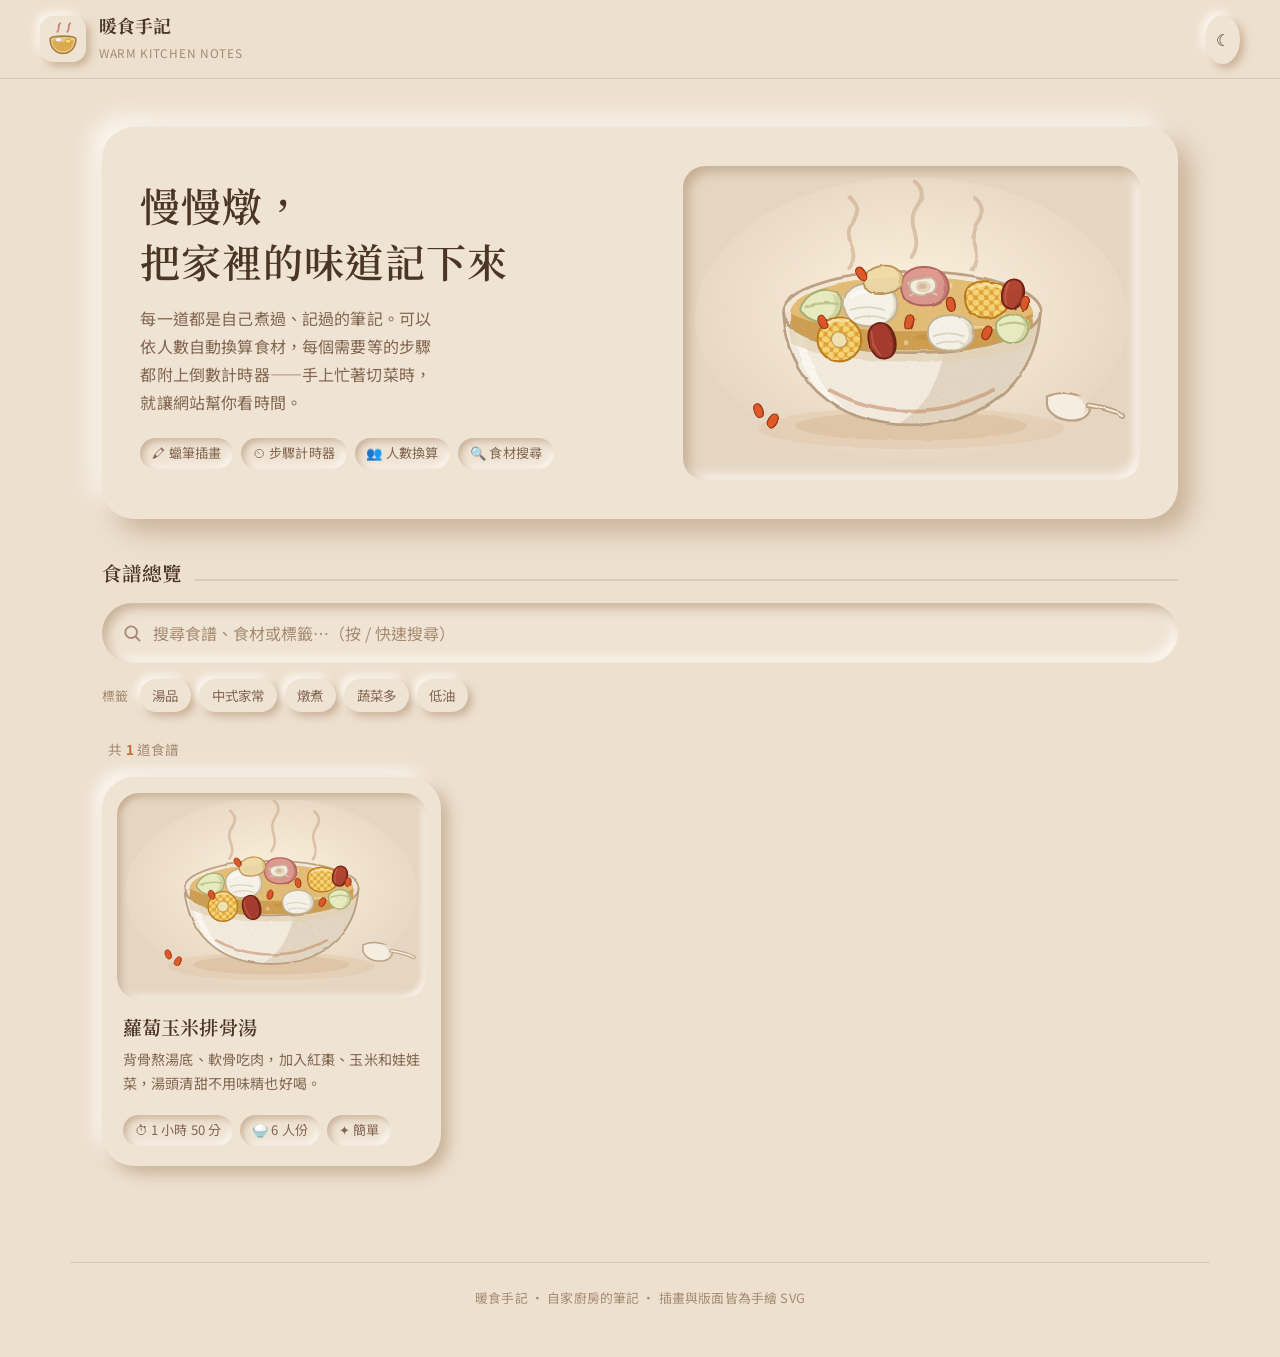
==== index.html @ f8052138 "initial commit" ====
<!doctype html>
<html lang="zh-Hant" data-theme="light">
<head>
<meta charset="utf-8">
<meta name="viewport" content="width=device-width, initial-scale=1">
<title>暖食手記｜用蠟筆插畫記錄的家常食譜</title>
<meta name="description" content="用蠟筆插畫記錄的家常食譜：可依人數自動換算食材、每個步驟都有倒數計時器。">
<meta name="theme-color" content="#EDE0CF">
<link rel="icon" href="assets/img/favicon.svg" type="image/svg+xml">
<link rel="preconnect" href="https://fonts.googleapis.com">
<link rel="preconnect" href="https://fonts.gstatic.com" crossorigin>
<link href="https://fonts.googleapis.com/css2?family=Noto+Sans+TC:wght@400;500;700&family=Noto+Serif+TC:wght@500;600&display=swap" rel="stylesheet">
<link rel="stylesheet" href="assets/css/style.css">
</head>
<body>

<header class="topbar">
  <a class="brand" href="index.html">
    <span class="brand-mark"><img src="assets/img/favicon.svg" alt=""></span>
    <span><b>暖食手記</b><small>WARM KITCHEN NOTES</small></span>
  </a>
  <div class="topbar-actions">
    <button type="button" class="nm-btn icon" id="themeToggle" aria-label="切換深色模式">☾</button>
  </div>
</header>

<main>

  <section class="hero">
    <div>
      <h1>慢慢燉，<br>把家裡的味道記下來</h1>
      <p>每一道都是自己煮過、記過的筆記。可以依人數自動換算食材，每個需要等的步驟都附上倒數計時器——手上忙著切菜時，就讓網站幫你看時間。</p>
      <div class="hero-tags">
        <span class="pill">🖍 蠟筆插畫</span>
        <span class="pill">⏲ 步驟計時器</span>
        <span class="pill">👥 人數換算</span>
        <span class="pill">🔍 食材搜尋</span>
      </div>
    </div>
    <div class="hero-art">
      <img src="assets/img/dish-daikon-corn-pork-rib-soup.svg" alt="蘿蔔玉米排骨湯成品插畫">
    </div>
  </section>

  <h2 class="section-title">食譜總覽</h2>

  <section class="toolbar">
    <div class="search-box">
      <svg width="20" height="20" viewBox="0 0 24 24" fill="none" stroke="currentColor" stroke-width="2.2" stroke-linecap="round" aria-hidden="true">
        <circle cx="11" cy="11" r="7"/><path d="M16.5 16.5 21 21"/>
      </svg>
      <input type="search" id="q" placeholder="搜尋食譜、食材或標籤…（按 / 快速搜尋）" aria-label="搜尋食譜">
    </div>
    <div class="chips" id="tagChips" role="group" aria-label="標籤篩選">
      <span class="label">標籤</span>
    </div>
  </section>

  <p class="result-count" id="count"></p>
  <section class="grid" id="grid" aria-live="polite"></section>

  <div class="empty" id="empty" hidden>
    <strong>找不到符合的食譜</strong>
    換個關鍵字，或是取消幾個標籤試試。
    <div style="margin-top:1.2rem"><button type="button" class="nm-btn" id="clearFilters">清除所有條件</button></div>
  </div>

</main>

<footer class="site-foot">
  暖食手記 · 自家廚房的筆記 · 插畫與版面皆為手繪 SVG
</footer>

<script src="assets/js/data.js"></script>
<script src="assets/js/common.js"></script>
<script src="assets/js/index.js"></script>
</body>
</html>
---- assets/css/style.css ----
/* ===========================================================
   暖食手記 — 蠟筆插畫風 × Neumorphism
   =========================================================== */

:root {
  /* 暖色調 palette（取自插畫用色） */
  --bg:          #EDE0CF;
  --bg-deep:     #E5D5C1;
  --surface:     #EFE3D3;
  --text:        #4B3524;
  --text-soft:   #826650;
  --text-faint:  #A68B72;
  --accent:      #C56A43;   /* 陶土紅 */
  --accent-soft: #E9CBB8;
  --olive:       #7E9A4E;   /* 蔬菜綠 */
  --amber:       #D9A441;   /* 湯頭金 */
  --brick:       #A83E2D;   /* 紅棗紅 */
  --line:        rgba(130, 102, 80, .18);

  /* Neumorphism 陰影 */
  --sh-dark:  rgba(169, 135, 102, .55);
  --sh-light: rgba(255, 252, 246, .92);
  --nm:     7px 7px 15px var(--sh-dark), -7px -7px 15px var(--sh-light);
  --nm-sm:  4px 4px 9px var(--sh-dark), -4px -4px 9px var(--sh-light);
  --nm-lg:  12px 12px 26px var(--sh-dark), -10px -10px 22px var(--sh-light);
  --nm-in:  inset 5px 5px 11px var(--sh-dark), inset -5px -5px 11px var(--sh-light);
  --nm-in-sm: inset 3px 3px 7px var(--sh-dark), inset -3px -3px 7px var(--sh-light);

  --r-sm: 14px;
  --r:    22px;
  --r-lg: 32px;
  --r-pill: 999px;

  --ff-sans: "Noto Sans TC", -apple-system, BlinkMacSystemFont, "PingFang TC", "Microsoft JhengHei", sans-serif;
  --ff-serif: "Noto Serif TC", "Songti TC", serif;

  --maxw: 1140px;
  --ease: cubic-bezier(.22, .61, .36, 1);
}

:root[data-theme="dark"] {
  --bg:          #2B221C;
  --bg-deep:     #241C17;
  --surface:     #322720;
  --text:        #F2E5D6;
  --text-soft:   #C3A98F;
  --text-faint:  #9C836C;
  --accent:      #E58A5F;
  --accent-soft: #5A3828;
  --olive:       #A8C071;
  --amber:       #E7BC5F;
  --brick:       #D96B52;
  --line:        rgba(242, 229, 214, .14);
  --sh-dark:  rgba(12, 8, 5, .72);
  --sh-light: rgba(112, 90, 72, .40);
}

* { box-sizing: border-box; }

html { scroll-behavior: smooth; scroll-padding-top: 90px; }

body {
  margin: 0;
  background: var(--bg);
  color: var(--text);
  font-family: var(--ff-sans);
  font-size: 16px;
  line-height: 1.75;
  -webkit-font-smoothing: antialiased;
  letter-spacing: .01em;
}

img { max-width: 100%; display: block; }
a { color: inherit; text-decoration: none; }

:focus-visible {
  outline: 3px solid var(--accent);
  outline-offset: 3px;
  border-radius: 6px;
}

h1, h2, h3 { font-family: var(--ff-serif); font-weight: 600; line-height: 1.4; margin: 0; }

/* ---------- 共用 Neumorphism 元件 ---------- */
.nm {
  background: var(--surface);
  border-radius: var(--r);
  box-shadow: var(--nm);
}
.nm-in {
  background: var(--surface);
  border-radius: var(--r);
  box-shadow: var(--nm-in);
}

.nm-btn {
  font: inherit;
  font-weight: 500;
  color: var(--text);
  background: var(--surface);
  border: 0;
  border-radius: var(--r-pill);
  box-shadow: var(--nm-sm);
  padding: .6em 1.3em;
  cursor: pointer;
  transition: box-shadow .18s var(--ease), transform .18s var(--ease), color .18s;
  display: inline-flex;
  align-items: center;
  gap: .5em;
}
.nm-btn:hover { box-shadow: var(--nm); color: var(--accent); }
.nm-btn:active,
.nm-btn[aria-pressed="true"] { box-shadow: var(--nm-in-sm); transform: translateY(1px); }
.nm-btn:disabled { opacity: .45; cursor: not-allowed; box-shadow: var(--nm-in-sm); }
.nm-btn.icon { padding: .65em; border-radius: 50%; }
.nm-btn.primary { color: var(--accent); font-weight: 700; }

.pill {
  display: inline-flex;
  align-items: center;
  gap: .4em;
  padding: .3em .9em;
  border-radius: var(--r-pill);
  background: var(--surface);
  box-shadow: var(--nm-in-sm);
  font-size: .82rem;
  color: var(--text-soft);
  white-space: nowrap;
}

/* ---------- 頁首 ---------- */
.topbar {
  position: sticky;
  top: 0;
  z-index: 40;
  display: flex;
  align-items: center;
  justify-content: space-between;
  gap: 1rem;
  padding: .85rem clamp(1rem, 4vw, 2.5rem);
  background: color-mix(in srgb, var(--bg) 88%, transparent);
  backdrop-filter: blur(10px) saturate(1.1);
  border-bottom: 1px solid var(--line);
}
.brand { display: flex; align-items: center; gap: .8rem; }
.brand-mark {
  width: 46px; height: 46px;
  border-radius: var(--r-sm);
  box-shadow: var(--nm-sm);
  background: var(--surface);
  display: grid; place-items: center;
  overflow: hidden;
  flex: none;
}
.brand-mark img { width: 100%; height: 100%; }
.brand b { font-family: var(--ff-serif); font-size: 1.12rem; display: block; line-height: 1.3; }
.brand small { color: var(--text-faint); font-size: .74rem; letter-spacing: .06em; }
.topbar-actions { display: flex; align-items: center; gap: .5rem; }

/* ---------- 版面 ---------- */
main { max-width: var(--maxw); margin: 0 auto; padding: clamp(1.4rem, 4vw, 3rem) clamp(1rem, 4vw, 2rem) 6rem; }

.section-title {
  display: flex;
  align-items: baseline;
  gap: .8rem;
  margin: 0 0 1rem;
  font-size: 1.22rem;
}
.section-title::after {
  content: "";
  flex: 1;
  height: 2px;
  border-radius: 2px;
  background: var(--line);
}

/* ---------- 首頁 Hero ---------- */
.hero {
  display: grid;
  grid-template-columns: 1.05fr .95fr;
  gap: clamp(1.2rem, 3vw, 2.4rem);
  align-items: center;
  padding: clamp(1.4rem, 3vw, 2.6rem);
  border-radius: var(--r-lg);
  background: var(--surface);
  box-shadow: var(--nm-lg);
  margin-bottom: clamp(1.6rem, 4vw, 2.6rem);
}
.hero h1 { font-size: clamp(1.7rem, 4.4vw, 2.5rem); letter-spacing: .02em; }
.hero p { color: var(--text-soft); margin: .9rem 0 1.4rem; max-width: 34ch; }
.hero-art {
  border-radius: var(--r);
  background: var(--bg-deep);
  box-shadow: var(--nm-in);
  padding: .6rem;
}
.hero-art img { border-radius: calc(var(--r) - 8px); }
.hero-tags { display: flex; flex-wrap: wrap; gap: .5rem; }

/* ---------- 搜尋 ---------- */
.toolbar { margin-bottom: 1.6rem; display: grid; gap: 1rem; }
.search-box {
  display: flex;
  align-items: center;
  gap: .7rem;
  padding: .55rem .6rem .55rem 1.25rem;
  border-radius: var(--r-pill);
  background: var(--surface);
  box-shadow: var(--nm-in);
}
.search-box svg { flex: none; color: var(--text-faint); }
.search-box input {
  flex: 1;
  font: inherit;
  color: var(--text);
  background: none;
  border: 0;
  padding: .45em 0;
  min-width: 0;
}
.search-box input::placeholder { color: var(--text-faint); }
.search-box input:focus { outline: none; }
.search-box input::-webkit-search-cancel-button { display: none; }

.chips { display: flex; flex-wrap: wrap; gap: .5rem; align-items: center; }
.chips .label { font-size: .8rem; color: var(--text-faint); margin-right: .2rem; }
.chip {
  font: inherit;
  font-size: .84rem;
  color: var(--text-soft);
  background: var(--surface);
  border: 0;
  border-radius: var(--r-pill);
  box-shadow: var(--nm-sm);
  padding: .34em .95em;
  cursor: pointer;
  transition: box-shadow .18s var(--ease), color .18s;
}
.chip:hover { color: var(--accent); }
.chip[aria-pressed="true"] { box-shadow: var(--nm-in-sm); color: var(--accent); font-weight: 600; }

.result-count { font-size: .85rem; color: var(--text-faint); margin: 0 0 1rem .4rem; }
.result-count b { color: var(--accent); }

/* ---------- 食譜卡片 ---------- */
.grid {
  display: grid;
  grid-template-columns: repeat(auto-fill, minmax(282px, 1fr));
  gap: clamp(1.1rem, 2.5vw, 1.8rem);
}
.card {
  display: flex;
  flex-direction: column;
  background: var(--surface);
  border-radius: var(--r-lg);
  box-shadow: var(--nm);
  padding: .95rem;
  transition: box-shadow .25s var(--ease), transform .25s var(--ease);
}
.card:hover { transform: translateY(-4px); box-shadow: var(--nm-lg); }
.card:hover .card-title { color: var(--accent); }
.card-art {
  border-radius: var(--r);
  background: var(--bg-deep);
  box-shadow: var(--nm-in-sm);
  padding: .45rem;
  margin-bottom: .95rem;
}
.card-art img { border-radius: calc(var(--r) - 8px); aspect-ratio: 20 / 13; object-fit: cover; width: 100%; }
.card-title { font-family: var(--ff-serif); font-size: 1.2rem; font-weight: 600; transition: color .2s; }
.card-desc {
  color: var(--text-soft);
  font-size: .88rem;
  line-height: 1.7;
  margin: .45rem 0 .9rem;
  display: -webkit-box;
  -webkit-line-clamp: 2;
  -webkit-box-orient: vertical;
  overflow: hidden;
}
.card-meta { display: flex; flex-wrap: wrap; gap: .45rem; margin-top: auto; padding-top: .3rem; }
.card-body { padding: 0 .35rem .3rem; display: flex; flex-direction: column; flex: 1; }

.empty {
  text-align: center;
  padding: 3.5rem 1.5rem;
  border-radius: var(--r-lg);
  background: var(--surface);
  box-shadow: var(--nm-in);
  color: var(--text-soft);
}
.empty strong { display: block; font-size: 1.1rem; color: var(--text); margin-bottom: .4rem; }

/* ---------- 食譜詳細頁 ---------- */
.crumb { display: inline-flex; margin-bottom: 1.2rem; font-size: .88rem; }

.detail-hero {
  display: grid;
  grid-template-columns: 1.1fr .9fr;
  gap: clamp(1.2rem, 3vw, 2.4rem);
  align-items: center;
  padding: clamp(1.2rem, 3vw, 2.2rem);
  border-radius: var(--r-lg);
  background: var(--surface);
  box-shadow: var(--nm-lg);
  margin-bottom: clamp(1.6rem, 4vw, 2.4rem);
}
.detail-hero h1 { font-size: clamp(1.6rem, 4.2vw, 2.3rem); }
.detail-hero .lede { color: var(--text-soft); margin: .8rem 0 1.2rem; }
.meta-row { display: flex; flex-wrap: wrap; gap: .5rem; }
.meta-row .pill b { color: var(--text); font-weight: 600; }

.columns { display: grid; grid-template-columns: minmax(300px, 390px) 1fr; gap: clamp(1.4rem, 3vw, 2.4rem); align-items: start; }
.col-side { display: grid; gap: 1.4rem; position: sticky; top: 86px; }

/* 人數調整 */
.panel { padding: clamp(1.1rem, 2.5vw, 1.5rem); border-radius: var(--r-lg); background: var(--surface); box-shadow: var(--nm); }
.panel > h2 { font-size: 1.1rem; margin-bottom: .9rem; display: flex; align-items: center; gap: .5rem; }

.stepper { display: flex; align-items: center; justify-content: space-between; gap: .8rem; padding: .5rem; border-radius: var(--r-pill); box-shadow: var(--nm-in); }
.stepper button { width: 44px; height: 44px; font-size: 1.3rem; line-height: 1; justify-content: center; padding: 0; border-radius: 50%; }
.stepper-value { text-align: center; line-height: 1.2; }
.stepper-value b { font-family: var(--ff-serif); font-size: 1.75rem; color: var(--accent); display: block; }
.stepper-value span { font-size: .74rem; color: var(--text-faint); letter-spacing: .08em; }
.presets { display: flex; gap: .45rem; margin-top: .85rem; flex-wrap: wrap; }
.scale-hint { font-size: .8rem; color: var(--text-soft); margin: .9rem 0 0; padding-top: .8rem; border-top: 1px dashed var(--line); }
.scale-hint b { color: var(--accent); }

/* 食材列表 */
.ing-group + .ing-group { margin-top: 1.3rem; }
.ing-group h3 {
  font-size: .78rem;
  letter-spacing: .16em;
  color: var(--text-faint);
  font-family: var(--ff-sans);
  font-weight: 700;
  margin-bottom: .6rem;
}
.ing-list { list-style: none; margin: 0; padding: 0; display: grid; gap: .55rem; }
.ing {
  display: grid;
  grid-template-columns: 44px 1fr auto;
  align-items: center;
  gap: .8rem;
  position: relative;
  padding: .5rem .85rem .5rem .55rem;
  border-radius: var(--r-sm);
  background: var(--surface);
  box-shadow: var(--nm-sm);
  cursor: pointer;
  transition: box-shadow .2s var(--ease), opacity .2s;
}
.ing:hover { box-shadow: var(--nm); }
.ing input { position: absolute; opacity: 0; pointer-events: none; }
.ing-thumb { width: 44px; height: 44px; border-radius: 50%; background: var(--bg-deep); box-shadow: var(--nm-in-sm); padding: 3px; }
.ing-name { font-size: .95rem; }
.ing-name small { display: block; font-size: .74rem; color: var(--text-faint); line-height: 1.5; }
.ing-qty { font-variant-numeric: tabular-nums; font-weight: 600; color: var(--accent); white-space: nowrap; }
.ing:has(input:focus-visible) { outline: 3px solid var(--accent); outline-offset: 3px; }
.ing:has(input:checked) { opacity: .5; box-shadow: var(--nm-in-sm); }
.ing:has(input:checked) .ing-name { text-decoration: line-through; text-decoration-color: var(--text-faint); }
.ing-actions { display: flex; gap: .5rem; flex-wrap: wrap; margin-top: 1.2rem; padding-top: 1rem; border-top: 1px dashed var(--line); }
.ing-actions .nm-btn { font-size: .82rem; padding: .5em 1em; }

/* 步驟 */
.steps-head { display: flex; align-items: center; justify-content: space-between; gap: 1rem; flex-wrap: wrap; margin-bottom: 1.1rem; }
.progress-wrap { flex: 1; min-width: 180px; }
.progress-label { font-size: .8rem; color: var(--text-faint); margin-bottom: .4rem; }
.progress-track { height: 12px; border-radius: var(--r-pill); box-shadow: var(--nm-in-sm); background: var(--surface); overflow: hidden; }
.progress-bar { height: 100%; width: 0; border-radius: var(--r-pill); background: linear-gradient(90deg, var(--amber), var(--accent)); transition: width .35s var(--ease); }

.steps { list-style: none; margin: 0; padding: 0; display: grid; gap: 1.1rem; counter-reset: s; }
.step {
  scroll-margin-top: 100px;
  padding: clamp(1rem, 2.4vw, 1.4rem);
  border-radius: var(--r-lg);
  background: var(--surface);
  box-shadow: var(--nm);
  transition: box-shadow .25s var(--ease), opacity .25s;
}
.step.done { opacity: .62; box-shadow: var(--nm-in-sm); }
.step-head { display: flex; align-items: center; gap: .85rem; margin-bottom: .7rem; }
.step-no {
  flex: none;
  width: 42px; height: 42px;
  border-radius: 50%;
  display: grid; place-items: center;
  font-family: var(--ff-serif);
  font-size: 1.1rem;
  font-weight: 600;
  color: var(--accent);
  background: var(--surface);
  box-shadow: var(--nm-sm);
}
.step.done .step-no { color: var(--olive); box-shadow: var(--nm-in-sm); }
.step-title { font-family: var(--ff-serif); font-size: 1.16rem; font-weight: 600; flex: 1; }
.step-body { color: var(--text); margin: 0; }
.step-body b { color: var(--accent); font-weight: 600; font-variant-numeric: tabular-nums; }
.step.done .step-title { text-decoration: line-through; text-decoration-color: var(--text-faint); }
.step-tip {
  margin: .85rem 0 0;
  padding: .7rem .95rem;
  border-radius: var(--r-sm);
  background: var(--bg-deep);
  box-shadow: var(--nm-in-sm);
  font-size: .84rem;
  color: var(--text-soft);
}
.step-tip::before { content: "小提醒　"; color: var(--accent); font-weight: 600; }
.step-check { margin-left: auto; }
.step-check .nm-btn { font-size: .8rem; padding: .45em .95em; }

/* 計時器 */
.timer {
  display: flex;
  align-items: center;
  gap: clamp(.8rem, 2vw, 1.3rem);
  flex-wrap: wrap;
  margin-top: 1rem;
  padding: .9rem 1rem;
  border-radius: var(--r);
  background: var(--bg-deep);
  box-shadow: var(--nm-in);
}
.timer-ring { position: relative; width: 92px; height: 92px; flex: none; }
.timer-ring svg { width: 100%; height: 100%; transform: rotate(-90deg); }
.timer-ring .track { fill: none; stroke: var(--line); stroke-width: 7; }
.timer-ring .bar {
  fill: none;
  stroke: var(--amber);
  stroke-width: 7;
  stroke-linecap: round;
  transition: stroke-dashoffset .3s linear, stroke .3s;
}
.timer.running .timer-ring .bar { stroke: var(--accent); }
.timer.finished .timer-ring .bar { stroke: var(--olive); }
.timer-readout {
  position: absolute;
  inset: 0;
  display: grid;
  place-content: center;
  text-align: center;
  font-variant-numeric: tabular-nums;
  font-family: var(--ff-serif);
  font-size: 1.22rem;
  font-weight: 600;
  letter-spacing: .02em;
}
.timer-main { flex: 1; min-width: 160px; }
.timer-label { font-size: .8rem; color: var(--text-faint); }
.timer-note { font-size: .8rem; color: var(--text-soft); margin: .25rem 0 .6rem; }
.timer-controls { display: flex; gap: .5rem; flex-wrap: wrap; }
.timer-controls .nm-btn { font-size: .85rem; }
.timer.finished .timer-label { color: var(--olive); font-weight: 700; }
@keyframes ping { 0%, 100% { transform: scale(1); } 50% { transform: scale(1.04); } }
.timer.finished { animation: ping 1s var(--ease) 3; }

/* 備註 */
.notes { list-style: none; margin: 0; padding: 0; display: grid; gap: .75rem; }
.notes li {
  position: relative;
  padding: .75rem 1rem .75rem 2.6rem;
  border-radius: var(--r-sm);
  background: var(--surface);
  box-shadow: var(--nm-sm);
  font-size: .9rem;
  color: var(--text-soft);
}
.notes li::before {
  content: "✎";
  position: absolute;
  left: 1rem; top: .7rem;
  color: var(--accent);
}

/* 食材插畫牆 */
.art-wall { display: grid; grid-template-columns: repeat(auto-fill, minmax(104px, 1fr)); gap: .9rem; }
.art-wall figure { margin: 0; text-align: center; }
.art-wall .frame { border-radius: var(--r); background: var(--bg-deep); box-shadow: var(--nm-in-sm); padding: .5rem; }
.art-wall figcaption { font-size: .78rem; color: var(--text-soft); margin-top: .45rem; }

/* 浮動計時列 */
.mini-timer {
  position: fixed;
  left: 50%;
  bottom: 1.2rem;
  transform: translate(-50%, 140%);
  z-index: 60;
  display: flex;
  align-items: center;
  gap: .9rem;
  padding: .6rem .7rem .6rem 1.25rem;
  border-radius: var(--r-pill);
  background: var(--surface);
  box-shadow: var(--nm-lg);
  transition: transform .35s var(--ease);
  max-width: calc(100vw - 2rem);
}
.mini-timer.show { transform: translate(-50%, 0); }
.mini-timer .dot { width: 10px; height: 10px; border-radius: 50%; background: var(--accent); flex: none; animation: pulse 1.6s infinite; }
@keyframes pulse { 50% { opacity: .3; } }
.mini-timer .nm-btn { white-space: nowrap; flex: none; }
.mini-timer .mt-text { font-size: .88rem; white-space: nowrap; overflow: hidden; text-overflow: ellipsis; }
.mini-timer .mt-text b { font-variant-numeric: tabular-nums; color: var(--accent); }
.mini-timer.alarm .dot { background: var(--olive); }

/* 頁尾 */
.site-foot {
  max-width: var(--maxw);
  margin: 0 auto;
  padding: 1.5rem clamp(1rem, 4vw, 2rem) 3rem;
  color: var(--text-faint);
  font-size: .8rem;
  text-align: center;
  border-top: 1px solid var(--line);
}

.sr-only {
  position: absolute; width: 1px; height: 1px;
  padding: 0; margin: -1px; overflow: hidden;
  clip: rect(0 0 0 0); white-space: nowrap; border: 0;
}

/* ---------- 響應式 ---------- */
@media (max-width: 1000px) {
  .columns { grid-template-columns: 1fr; }
  .col-side { position: static; }
}
@media (max-width: 760px) {
  .hero, .detail-hero { grid-template-columns: 1fr; }
  .hero-art, .detail-hero .hero-art { order: -1; }
  .brand small { display: none; }
  .timer-ring { width: 78px; height: 78px; }
  .mini-timer { left: 1rem; right: 1rem; transform: translateY(140%); max-width: none; }
  .mini-timer.show { transform: translateY(0); }
  .timer-readout { font-size: 1.05rem; }
}

@media (prefers-reduced-motion: reduce) {
  * { animation-duration: .001ms !important; animation-iteration-count: 1 !important; transition-duration: .001ms !important; }
  html { scroll-behavior: auto; }
}

/* ---------- 列印 ---------- */
@media print {
  :root { --surface: #fff; --bg: #fff; }
  body { background: #fff; color: #000; }
  .topbar, .mini-timer, .timer-controls, .ing-actions, .step-check, .toolbar, .site-foot { display: none !important; }
  .nm, .panel, .step, .card, .ing, .notes li { box-shadow: none !important; border: 1px solid #ccc !important; }
  .columns { grid-template-columns: 1fr; }
  .step { break-inside: avoid; }
}
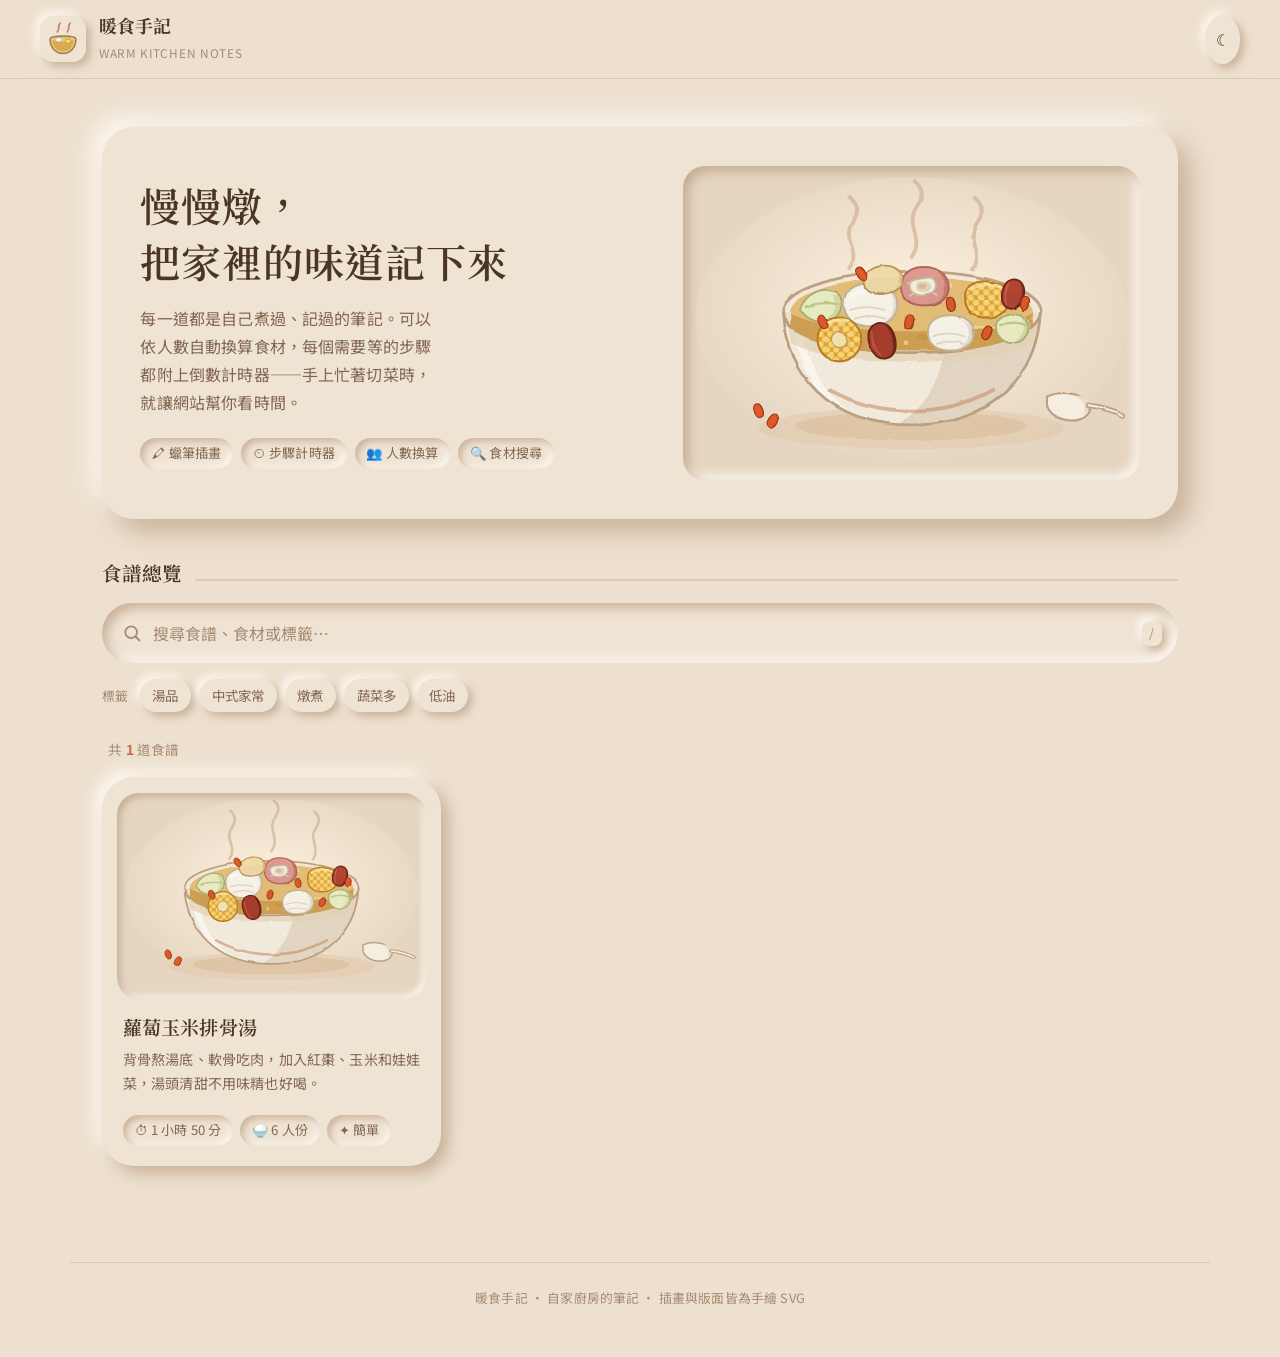
==== commit 25c962d8: "fix: 改善手機版 RWD - hero 在 760px 以下用 display:contents 重排成 標題 → 插圖 → 說明 → 標籤，   標題不再被插圖擠到第一屏外（首頁 425px →" ====
--- a/index.html
+++ b/index.html
@@ -27,7 +27,7 @@
 <main>
 
   <section class="hero">
-    <div>
+    <div class="hero-copy">
       <h1>慢慢燉，<br>把家裡的味道記下來</h1>
       <p>每一道都是自己煮過、記過的筆記。可以依人數自動換算食材，每個需要等的步驟都附上倒數計時器——手上忙著切菜時，就讓網站幫你看時間。</p>
       <div class="hero-tags">
@@ -49,7 +49,8 @@
       <svg width="20" height="20" viewBox="0 0 24 24" fill="none" stroke="currentColor" stroke-width="2.2" stroke-linecap="round" aria-hidden="true">
         <circle cx="11" cy="11" r="7"/><path d="M16.5 16.5 21 21"/>
       </svg>
-      <input type="search" id="q" placeholder="搜尋食譜、食材或標籤…（按 / 快速搜尋）" aria-label="搜尋食譜">
+      <input type="search" id="q" placeholder="搜尋食譜、食材或標籤…" aria-label="搜尋食譜">
+      <kbd class="kbd-hint" aria-hidden="true">/</kbd>
     </div>
     <div class="chips" id="tagChips" role="group" aria-label="標籤篩選">
       <span class="label">標籤</span>
--- a/assets/css/style.css
+++ b/assets/css/style.css
@@ -222,6 +222,16 @@
 .search-box input::placeholder { color: var(--text-faint); }
 .search-box input:focus { outline: none; }
 .search-box input::-webkit-search-cancel-button { display: none; }
+.kbd-hint {
+  flex: none;
+  font: inherit;
+  font-size: .78rem;
+  color: var(--text-faint);
+  padding: .1em .6em;
+  margin-right: .4rem;
+  border-radius: 8px;
+  box-shadow: var(--nm-sm);
+}
 
 .chips { display: flex; flex-wrap: wrap; gap: .5rem; align-items: center; }
 .chips .label { font-size: .8rem; color: var(--text-faint); margin-right: .2rem; }
@@ -246,7 +256,7 @@
 /* ---------- 食譜卡片 ---------- */
 .grid {
   display: grid;
-  grid-template-columns: repeat(auto-fill, minmax(282px, 1fr));
+  grid-template-columns: repeat(auto-fill, minmax(min(282px, 100%), 1fr));
   gap: clamp(1.1rem, 2.5vw, 1.8rem);
 }
 .card {
@@ -475,7 +485,7 @@
 }
 
 /* 食材插畫牆 */
-.art-wall { display: grid; grid-template-columns: repeat(auto-fill, minmax(104px, 1fr)); gap: .9rem; }
+.art-wall { display: grid; grid-template-columns: repeat(auto-fill, minmax(min(104px, 46%), 1fr)); gap: .9rem; }
 .art-wall figure { margin: 0; text-align: center; }
 .art-wall .frame { border-radius: var(--r); background: var(--bg-deep); box-shadow: var(--nm-in-sm); padding: .5rem; }
 .art-wall figcaption { font-size: .78rem; color: var(--text-soft); margin-top: .45rem; }
@@ -484,7 +494,7 @@
 .mini-timer {
   position: fixed;
   left: 50%;
-  bottom: 1.2rem;
+  bottom: calc(1.2rem + env(safe-area-inset-bottom, 0px));
   transform: translate(-50%, 140%);
   z-index: 60;
   display: flex;
@@ -527,14 +537,88 @@
   .columns { grid-template-columns: 1fr; }
   .col-side { position: static; }
 }
+
+/* 平板以下：hero 改單欄，手機閱讀順序為 標題 → 插圖 → 說明 → 標籤 */
 @media (max-width: 760px) {
-  .hero, .detail-hero { grid-template-columns: 1fr; }
-  .hero-art, .detail-hero .hero-art { order: -1; }
+  html { scroll-padding-top: 76px; }
+
+  .topbar { padding: .7rem 1rem; gap: .6rem; }
   .brand small { display: none; }
+  .brand-mark { width: 40px; height: 40px; }
+  .brand b { font-size: 1.02rem; }
+  .nm-btn.compact { padding: .5em .9em; font-size: .85rem; }
+
+  main { padding: 1.2rem 1rem 5rem; }
+
+  .hero, .detail-hero {
+    grid-template-columns: 1fr;
+    gap: 1rem;
+    padding: 1.2rem 1.1rem 1.4rem;
+    border-radius: var(--r);
+  }
+  .hero-copy { display: contents; }
+  .hero h1, .detail-hero h1 { order: 1; font-size: clamp(1.45rem, 6.4vw, 1.9rem); }
+  .hero-art { order: 2; padding: .45rem; }
+  .hero p, .detail-hero .lede { order: 3; margin: 0; max-width: none; font-size: .92rem; }
+  .hero-tags, .detail-hero .meta-row { order: 4; }
+  .detail-hero #rTags { order: 5; margin-top: 0 !important; }
+  .hero-art img { aspect-ratio: 3 / 2; object-fit: cover; }
+
+  .section-title { font-size: 1.1rem; }
+  .crumb { margin-bottom: .9rem; }
+
+  /* 觸控目標放大到 44px 上下 */
+  .chip { padding: .7em 1.1em; font-size: .86rem; }
+  .pill { font-size: .78rem; padding: .32em .8em; }
+  .search-box { padding: .5rem .55rem .5rem 1.1rem; }
+  .kbd-hint { display: none; }
+
+  .panel { padding: 1.1rem 1rem; border-radius: var(--r); }
+  .card { border-radius: var(--r); }
+
+  .steps-head { gap: .7rem; }
+  .step { padding: 1rem .95rem; border-radius: var(--r); }
+  .step-head { gap: .6rem; }
+  .step-no { width: 36px; height: 36px; font-size: 1rem; }
+  .step-title { font-size: 1.06rem; }
+  .step-head { flex-wrap: wrap; }
+  .step-check .nm-btn { font-size: .78rem; padding: .42em .8em; }
+
+  .timer { padding: .8rem; gap: .7rem .8rem; }
   .timer-ring { width: 78px; height: 78px; }
-  .mini-timer { left: 1rem; right: 1rem; transform: translateY(140%); max-width: none; }
+  .timer-readout { font-size: 1.05rem; }
+  .timer-main { display: contents; }
+  .timer-label { flex: 1; min-width: 110px; }
+  .timer-note { flex-basis: 100%; margin: 0; }
+  .timer-controls { flex-basis: 100%; gap: .45rem; }
+  .timer-controls .nm-btn {
+    flex: 1;
+    min-width: 0;
+    justify-content: center;
+    white-space: nowrap;
+    font-size: .82rem;
+    padding: .58em .5em;
+  }
+
+  .mini-timer {
+    left: .8rem; right: .8rem;
+    max-width: none;
+    transform: translateY(160%);
+    padding: .55rem .6rem .55rem 1rem;
+  }
   .mini-timer.show { transform: translateY(0); }
-  .timer-readout { font-size: 1.05rem; }
+}
+
+/* 小螢幕（iPhone SE 等） */
+@media (max-width: 400px) {
+  .ing { grid-template-columns: 38px 1fr auto; gap: .6rem; padding: .45rem .7rem .45rem .5rem; }
+  .ing-thumb { width: 38px; height: 38px; }
+  .ing-name { font-size: .9rem; }
+  .ing-qty { font-size: .9rem; }
+  .stepper button { width: 40px; height: 40px; }
+  .stepper-value b { font-size: 1.5rem; }
+  .presets .chip { flex: 1; justify-content: center; text-align: center; }
+  .art-wall { gap: .7rem; }
 }
 
 @media (prefers-reduced-motion: reduce) {
